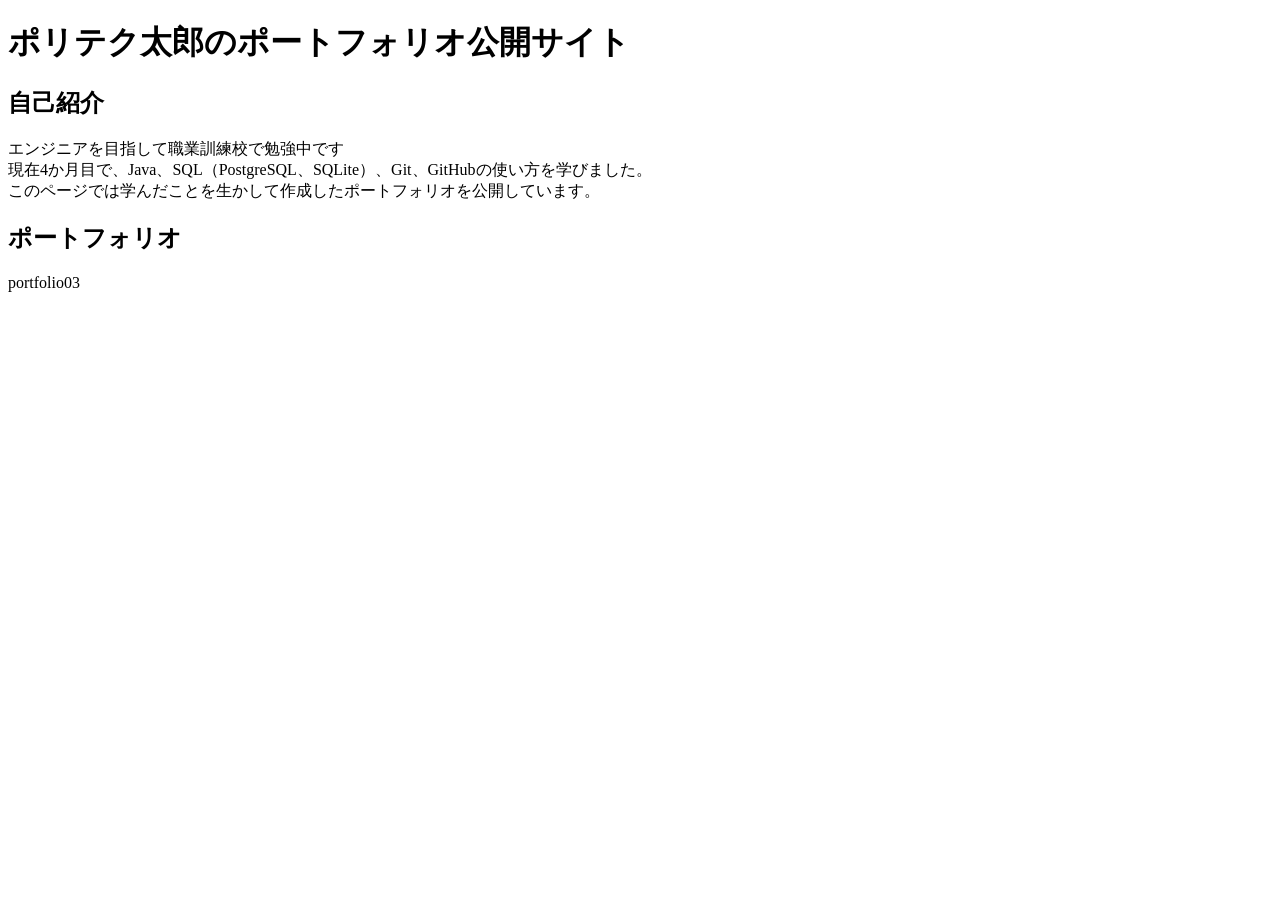
==== index.html @ 5a36889d "Create index.html" ====
<!DOCTYPE html>
<html lang="ja">
<head>
    <meta charset="UTF-8">
    <meta name="viewport" content="width=device-width, initial-scale=1.0">
    <title>ポートフォリオ公開サイト</title>
</head>
<body>
    <h1>ポリテク太郎のポートフォリオ公開サイト</h1>
    <h2>自己紹介</h2>
    <p>
        エンジニアを目指して職業訓練校で勉強中です<br>
        現在4か月目で、Java、SQL（PostgreSQL、SQLite）、Git、GitHubの使い方を学びました。<br>
        このページでは学んだことを生かして作成したポートフォリオを公開しています。
    </p>
    <h2>ポートフォリオ</h2>
    <p>portfolio03</p>
</body>
</html>
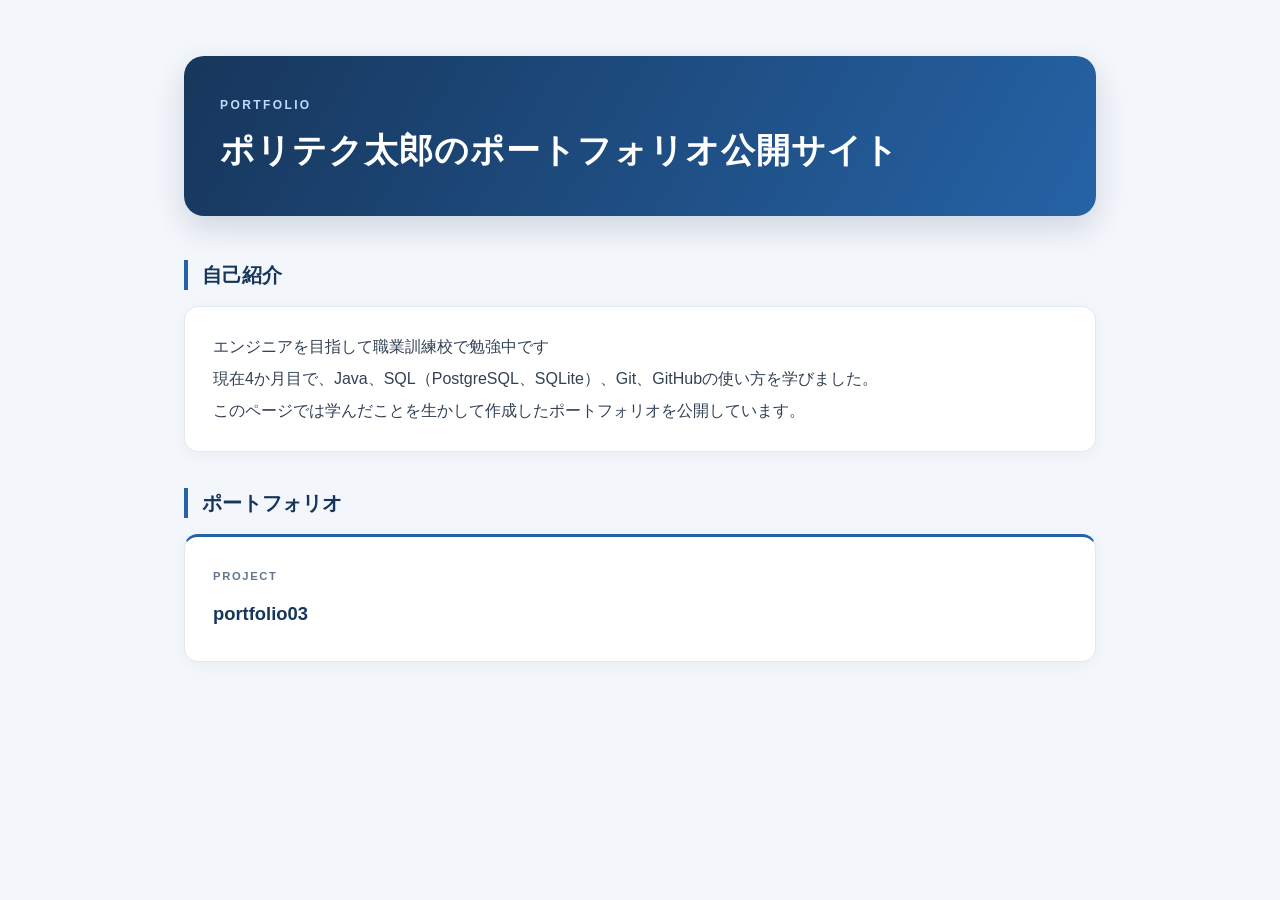
==== commit d96c6ef4: "feat: css追加 cssを追加。それに伴ってindex.html に下記の変更を実施 - headタグ内にlinkタグ追加 - pタグにclass追加" ====
--- a/index.html
+++ b/index.html
@@ -3,6 +3,7 @@
 <head>
     <meta charset="UTF-8">
     <meta name="viewport" content="width=device-width, initial-scale=1.0">
+	<link rel="stylesheet" href="css/style.css">
     <title>ポートフォリオ公開サイト</title>
 </head>
 <body>
@@ -14,6 +15,6 @@
         このページでは学んだことを生かして作成したポートフォリオを公開しています。
     </p>
     <h2>ポートフォリオ</h2>
-    <p>portfolio03</p>
+    <p class="portfolio-card">portfolio03</p>
 </body>
 </html>
--- a/css/style.css
+++ b/css/style.css
@@ -0,0 +1,140 @@
+@charset "UTF-8";
+/* 余白や枠線を含めて、要素のサイズを計算する */
+* {
+    box-sizing: border-box;
+}
+
+/* ページ全体の背景 */
+html {
+    min-height: 100%;
+    background-color: #f3f6fb;
+}
+
+/* コンテンツを中央に配置する */
+body {
+    max-width: 960px;
+    margin: 0 auto;
+    padding: 56px 24px 80px;
+
+    font-family: "Segoe UI", "Hiragino Kaku Gothic ProN",
+        "Yu Gothic", Meiryo, sans-serif;
+
+    color: #334155;
+    line-height: 1.8;
+    overflow-wrap: anywhere;
+}
+
+/* サイトのタイトル */
+h1 {
+    margin: 0 0 44px;
+    padding: 40px 36px;
+    border-radius: 20px;
+
+    background: linear-gradient(120deg, #17365b, #2563a6);
+    box-shadow: 0 12px 30px rgba(23, 54, 91, 0.16);
+
+    color: #ffffff;
+    font-size: clamp(1.5rem, 3.5vw, 2.1rem);
+    line-height: 1.5;
+    letter-spacing: 0.03em;
+}
+
+/* タイトルの上に添える小さなラベル */
+h1::before {
+    content: "PORTFOLIO";
+    display: block;
+    margin-bottom: 12px;
+
+    color: #bfdbfe;
+    font-size: 0.75rem;
+    font-weight: 600;
+    letter-spacing: 0.2em;
+}
+
+/* 「自己紹介」「ポートフォリオ」の見出し */
+h2 {
+    margin: 36px 0 16px;
+    padding-left: 14px;
+    border-left: 4px solid #2563a6;
+
+    color: #17365b;
+    font-size: 1.25rem;
+    line-height: 1.5;
+}
+
+/* 本文を白いカードとして表示する */
+p {
+    margin: 0;
+    padding: 24px 28px;
+
+    border: 1px solid #e2e8f0;
+    border-radius: 14px;
+    background-color: #ffffff;
+    box-shadow: 0 4px 16px rgba(15, 23, 42, 0.04);
+
+    line-height: 2;
+}
+
+/* 作品紹介用のカード */
+.portfolio-card {
+    padding: 28px;
+    border-top: 3px solid #2563a6;
+
+    color: #17365b;
+    font-size: 1.15rem;
+    font-weight: 700;
+}
+
+/* 作品名の上に添える小さなラベル */
+.portfolio-card::before {
+    content: "PROJECT";
+    display: block;
+    margin-bottom: 8px;
+
+    color: #64748b;
+    font-size: 0.7rem;
+    font-weight: 600;
+    letter-spacing: 0.15em;
+}
+
+/* リンクを追加した場合の見た目 */
+a {
+    color: #1d5c9f;
+    text-decoration-thickness: 1px;
+    text-underline-offset: 4px;
+}
+
+/* リンクにマウスを乗せたとき */
+a:hover {
+    color: #123b68;
+    text-decoration-thickness: 2px;
+}
+
+/* キーボードでリンクを選択したとき */
+a:focus-visible {
+    outline: 3px solid #2563a6;
+    outline-offset: 5px;
+}
+
+/* スマートフォンなど、画面が狭い場合 */
+@media (max-width: 600px) {
+    body {
+        padding: 28px 16px 48px;
+    }
+
+    h1 {
+        margin-bottom: 32px;
+        padding: 28px 20px;
+        border-radius: 16px;
+    }
+
+    h2 {
+        margin-top: 28px;
+        font-size: 1.1rem;
+    }
+
+    p,
+    .portfolio-card {
+        padding: 20px;
+    }
+}
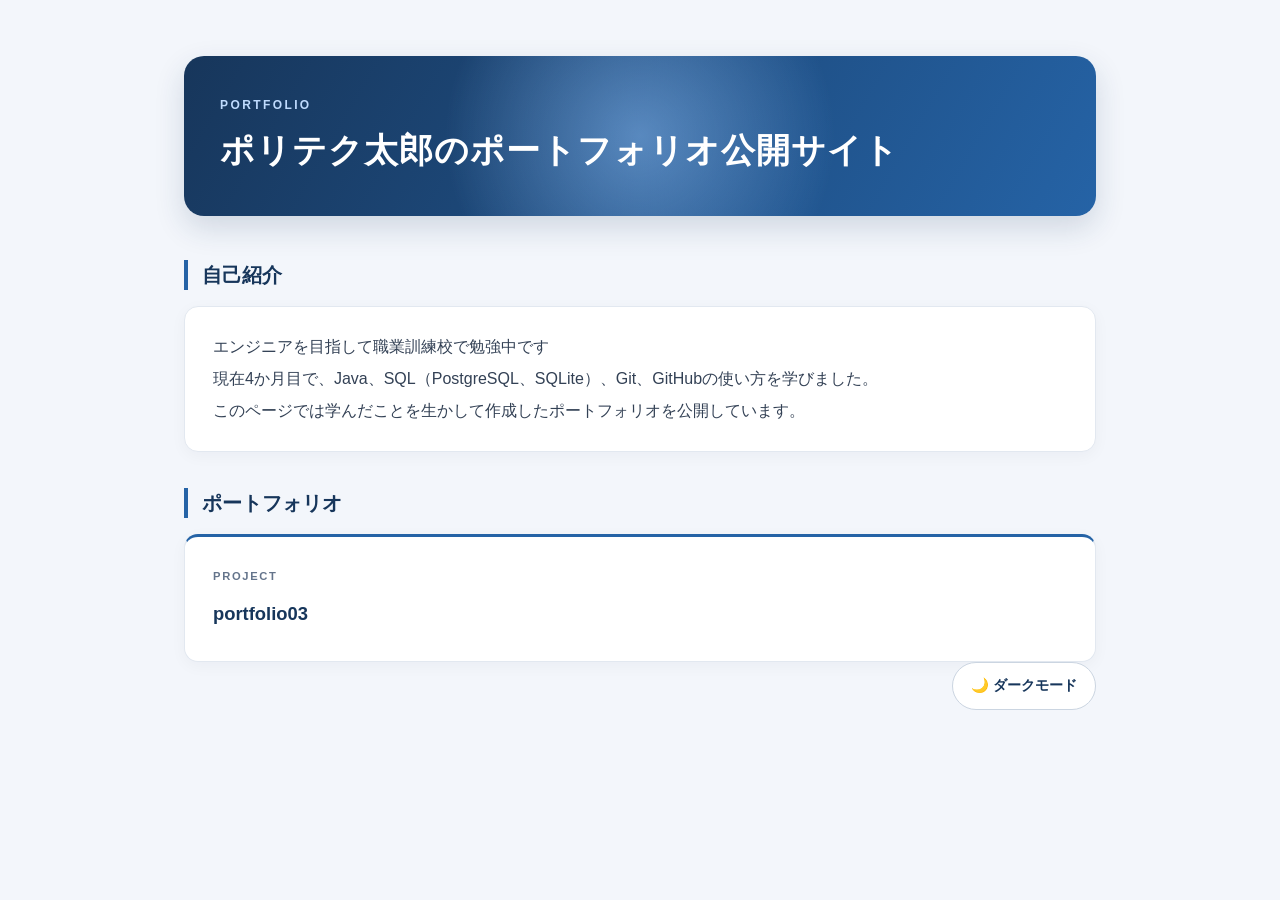
==== commit 7b9ee528: "docs: チェンジログの追加" ====
--- a/index.html
+++ b/index.html
@@ -1,20 +1,27 @@
 <!DOCTYPE html>
 <html lang="ja">
+
 <head>
-    <meta charset="UTF-8">
-    <meta name="viewport" content="width=device-width, initial-scale=1.0">
+	<meta charset="UTF-8">
+	<meta name="viewport" content="width=device-width, initial-scale=1.0">
 	<link rel="stylesheet" href="css/style.css">
-    <title>ポートフォリオ公開サイト</title>
+	<script src="js/main.js" defer></script>
+	<title>ポートフォリオ公開サイト</title>
 </head>
+
 <body>
-    <h1>ポリテク太郎のポートフォリオ公開サイト</h1>
-    <h2>自己紹介</h2>
-    <p>
-        エンジニアを目指して職業訓練校で勉強中です<br>
-        現在4か月目で、Java、SQL（PostgreSQL、SQLite）、Git、GitHubの使い方を学びました。<br>
-        このページでは学んだことを生かして作成したポートフォリオを公開しています。
-    </p>
-    <h2>ポートフォリオ</h2>
-    <p class="portfolio-card">portfolio03</p>
+	<h1>ポリテク太郎のポートフォリオ公開サイト</h1>
+	<h2 class="reveal">自己紹介</h2>
+	<p>
+		エンジニアを目指して職業訓練校で勉強中です<br>
+		現在4か月目で、Java、SQL（PostgreSQL、SQLite）、Git、GitHubの使い方を学びました。<br>
+		このページでは学んだことを生かして作成したポートフォリオを公開しています。
+	</p>
+	<h2 class="reveal">ポートフォリオ</h2>
+	<p class="portfolio-card">portfolio03</p>
+	<button id="themeToggle" class="theme-toggle" type="button" aria-pressed="false">
+		🌙 ダークモード
+	</button>
 </body>
-</html>
+
+</html>
--- a/css/style.css
+++ b/css/style.css
@@ -1,4 +1,3 @@
-@charset "UTF-8";
 /* 余白や枠線を含めて、要素のサイズを計算する */
 * {
     box-sizing: border-box;
@@ -15,10 +14,8 @@
     max-width: 960px;
     margin: 0 auto;
     padding: 56px 24px 80px;
-
     font-family: "Segoe UI", "Hiragino Kaku Gothic ProN",
         "Yu Gothic", Meiryo, sans-serif;
-
     color: #334155;
     line-height: 1.8;
     overflow-wrap: anywhere;
@@ -29,10 +26,8 @@
     margin: 0 0 44px;
     padding: 40px 36px;
     border-radius: 20px;
-
     background: linear-gradient(120deg, #17365b, #2563a6);
     box-shadow: 0 12px 30px rgba(23, 54, 91, 0.16);
-
     color: #ffffff;
     font-size: clamp(1.5rem, 3.5vw, 2.1rem);
     line-height: 1.5;
@@ -44,7 +39,6 @@
     content: "PORTFOLIO";
     display: block;
     margin-bottom: 12px;
-
     color: #bfdbfe;
     font-size: 0.75rem;
     font-weight: 600;
@@ -56,7 +50,6 @@
     margin: 36px 0 16px;
     padding-left: 14px;
     border-left: 4px solid #2563a6;
-
     color: #17365b;
     font-size: 1.25rem;
     line-height: 1.5;
@@ -66,12 +59,10 @@
 p {
     margin: 0;
     padding: 24px 28px;
-
     border: 1px solid #e2e8f0;
     border-radius: 14px;
     background-color: #ffffff;
     box-shadow: 0 4px 16px rgba(15, 23, 42, 0.04);
-
     line-height: 2;
 }
 
@@ -79,7 +70,6 @@
 .portfolio-card {
     padding: 28px;
     border-top: 3px solid #2563a6;
-
     color: #17365b;
     font-size: 1.15rem;
     font-weight: 700;
@@ -90,7 +80,6 @@
     content: "PROJECT";
     display: block;
     margin-bottom: 8px;
-
     color: #64748b;
     font-size: 0.7rem;
     font-weight: 600;
@@ -104,13 +93,11 @@
     text-underline-offset: 4px;
 }
 
-/* リンクにマウスを乗せたとき */
 a:hover {
     color: #123b68;
     text-decoration-thickness: 2px;
 }
 
-/* キーボードでリンクを選択したとき */
 a:focus-visible {
     outline: 3px solid #2563a6;
     outline-offset: 5px;
@@ -137,4 +124,128 @@
     .portfolio-card {
         padding: 20px;
     }
-}+}
+
+
+/* =========================================================
+   JavaScript と組み合わせた演出
+   ========================================================= */
+
+/* ダークモードの切り替えボタン */
+.theme-toggle {
+    display: block;
+    margin: 0 0 18px auto;
+    padding: 10px 18px;
+    border: 1px solid #cbd5e1;
+    border-radius: 999px;
+    background: #ffffff;
+    color: #17365b;
+    font: inherit;
+    font-size: 0.9rem;
+    font-weight: 700;
+    cursor: pointer;
+    transition: background-color 0.2s, transform 0.2s;
+}
+
+.theme-toggle:hover {
+    background-color: #e8f1ff;
+    transform: translateY(-2px);
+}
+
+.theme-toggle:focus-visible {
+    outline: 3px solid #2563a6;
+    outline-offset: 3px;
+}
+
+/* タイトル上をマウスが動くと光の位置が変わる */
+h1 {
+    background:
+        radial-gradient(circle at var(--mouse-x, 50%) var(--mouse-y, 50%),
+            rgba(147, 197, 253, 0.5), transparent 42%),
+        linear-gradient(120deg, #17365b, #2563a6);
+}
+
+/* 画面内に入ると、ふわっと表示する */
+.js-enabled .reveal {
+    opacity: 0;
+    transform: translateY(22px);
+    transition: opacity 0.7s ease, transform 0.7s ease;
+}
+
+.js-enabled .reveal.is-visible {
+    opacity: 1;
+    transform: translateY(0);
+}
+
+/* 作品カードはマウスを乗せると少し浮く */
+.portfolio-card {
+    transition: box-shadow 0.25s ease, transform 0.25s ease,
+        opacity 0.7s ease;
+}
+
+.portfolio-card.is-visible:hover {
+    transform: translateY(-5px);
+    box-shadow: 0 12px 32px rgba(23, 54, 91, 0.16);
+}
+
+/* ダークモード */
+html.dark {
+    background-color: #0b1220;
+}
+
+.dark body {
+    color: #cbd5e1;
+}
+
+.dark h2 {
+    color: #bfdbfe;
+    border-left-color: #60a5fa;
+}
+
+.dark p {
+    background-color: #182337;
+    color: #e2e8f0;
+    border-color: #334155;
+    box-shadow: 0 5px 18px rgba(0, 0, 0, 0.2);
+}
+
+.dark .portfolio-card {
+    border-top-color: #60a5fa;
+}
+
+.dark .portfolio-card::before {
+    color: #94a3b8;
+}
+
+.dark .theme-toggle {
+    color: #e2e8f0;
+    background-color: #1e293b;
+    border-color: #475569;
+}
+
+.dark .theme-toggle:hover {
+    background-color: #334155;
+}
+
+.dark a {
+    color: #93c5fd;
+}
+
+/* アニメーションを控えたい設定の人には、動かさず表示する */
+@media (prefers-reduced-motion: reduce) {
+    .js-enabled .reveal {
+        opacity: 1;
+        transform: none;
+        transition: none;
+    }
+
+    .theme-toggle,
+    .portfolio-card {
+        transition: none;
+    }
+
+    .theme-toggle:hover,
+    .portfolio-card.is-visible:hover {
+        transform: none;
+    }
+}
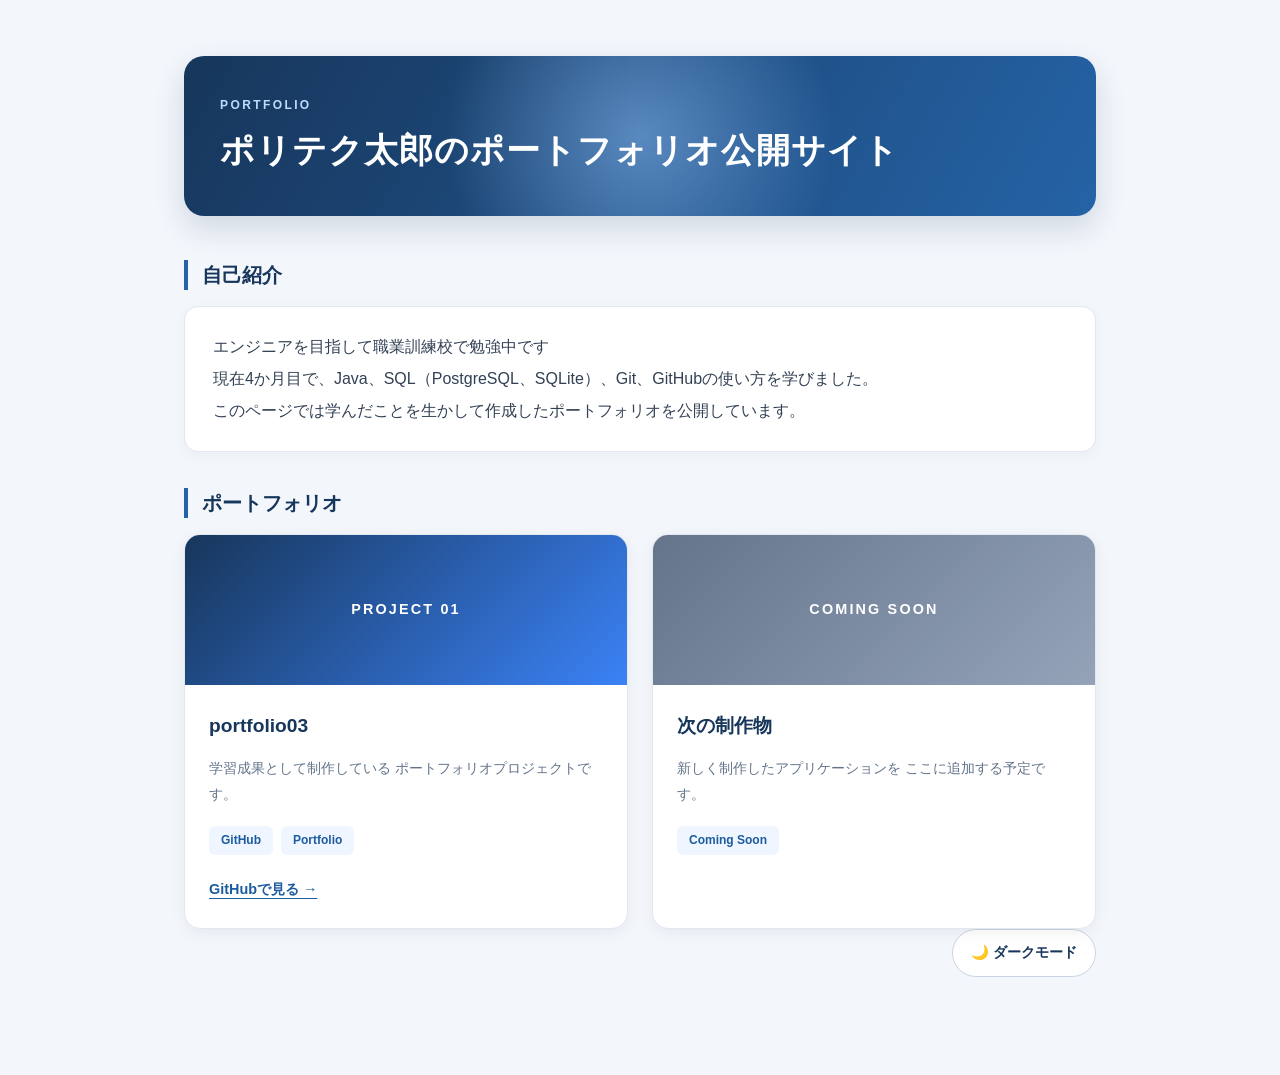
==== commit c18a3d82: "feat: ポートフォリオ一覧のカード化" ====
--- a/index.html
+++ b/index.html
@@ -17,8 +17,52 @@
 		現在4か月目で、Java、SQL（PostgreSQL、SQLite）、Git、GitHubの使い方を学びました。<br>
 		このページでは学んだことを生かして作成したポートフォリオを公開しています。
 	</p>
+	
+
 	<h2 class="reveal">ポートフォリオ</h2>
-	<p class="portfolio-card">portfolio03</p>
+	<div class="portfolio-grid">
+	    <!-- 作品1：portfolio03 -->
+	    <article class="portfolio-card reveal">
+	        <div class="portfolio-image">
+	            <span>PROJECT 01</span>
+	        </div>
+	        <div class="portfolio-content">
+	            <h3>portfolio03</h3>
+	            <p class="portfolio-description">
+	                学習成果として制作している
+	                ポートフォリオプロジェクトです。
+	            </p>
+	            <div class="portfolio-tags">
+	                <span>GitHub</span>
+	                <span>Portfolio</span>
+	            </div>
+	            <a class="portfolio-link"
+	               href="https://github.com/polyfortrain/portfolio03"
+	               target="_blank"
+	               rel="noopener noreferrer">
+	                GitHubで見る →
+	            </a>
+	        </div>
+	    </article>
+
+	    <!-- 作品2：今後追加予定 -->
+	    <article class="portfolio-card reveal">
+	        <div class="portfolio-image portfolio-image-next">
+	            <span>COMING SOON</span>
+	        </div>
+	        <div class="portfolio-content">
+	            <h3>次の制作物</h3>
+	            <p class="portfolio-description">
+	                新しく制作したアプリケーションを
+	                ここに追加する予定です。
+	            </p>
+	            <div class="portfolio-tags">
+	                <span>Coming Soon</span>
+	            </div>
+	        </div>
+	    </article>
+	</div>
+	
 	<button id="themeToggle" class="theme-toggle" type="button" aria-pressed="false">
 		🌙 ダークモード
 	</button>
--- a/css/style.css
+++ b/css/style.css
@@ -249,3 +249,164 @@
         transform: none;
     }
 }
+
+
+/* ==========================================
+   ポートフォリオ一覧
+   ========================================== */
+
+/* カードを横並びにする */
+.portfolio-grid {
+    display: grid;
+    grid-template-columns: repeat(2, minmax(0, 1fr));
+    gap: 24px;
+}
+
+/* カード全体 */
+.portfolio-grid .portfolio-card {
+    padding: 0;
+    overflow: hidden;
+    background: #ffffff;
+    border: 1px solid #e2e8f0;
+    border-radius: 16px;
+    box-shadow: 0 4px 16px rgba(15, 23, 42, 0.06);
+    color: #334155;
+    font-size: 1rem;
+    font-weight: normal;
+    transition:
+        transform 0.25s ease,
+        box-shadow 0.25s ease,
+        opacity 0.7s ease;
+}
+
+/* 既存の擬似要素によるPROJECT表示を無効化 */
+.portfolio-grid .portfolio-card::before {
+    content: none;
+}
+
+/* カードのホバー演出 */
+.portfolio-grid .portfolio-card:hover {
+    transform: translateY(-5px);
+    box-shadow: 0 12px 32px rgba(23, 54, 91, 0.15);
+}
+
+/* カード上部の画像領域 */
+.portfolio-image {
+    display: flex;
+    align-items: center;
+    justify-content: center;
+    height: 150px;
+    background: linear-gradient(135deg, #17365b, #3b82f6);
+    color: white;
+    font-size: 0.9rem;
+    font-weight: 700;
+    letter-spacing: 0.15em;
+}
+
+/* 制作予定カード */
+.portfolio-image-next {
+    background: linear-gradient(135deg, #64748b, #94a3b8);
+}
+
+/* カード本文 */
+.portfolio-content {
+    padding: 24px;
+}
+
+.portfolio-content h3 {
+    margin: 0 0 12px;
+    color: #17365b;
+    font-size: 1.2rem;
+}
+
+/* 作品の説明文 */
+.portfolio-grid .portfolio-description {
+    margin: 0 0 18px;
+    padding: 0;
+    border: none;
+    border-radius: 0;
+    background: transparent;
+    box-shadow: none;
+    color: #64748b;
+    font-size: 0.9rem;
+    font-weight: normal;
+    line-height: 1.8;
+}
+
+/* 使用技術タグ */
+.portfolio-tags {
+    display: flex;
+    flex-wrap: wrap;
+    gap: 8px;
+    margin-bottom: 20px;
+}
+
+.portfolio-tags span {
+    padding: 4px 12px;
+    border-radius: 6px;
+    background: #eff6ff;
+    color: #1d5c9f;
+    font-size: 0.75rem;
+    font-weight: 600;
+}
+
+/* GitHubへのリンク */
+.portfolio-link {
+    display: inline-block;
+    font-size: 0.9rem;
+    font-weight: 700;
+}
+
+/* ==========================================
+   ダークモード対応
+   ========================================== */
+
+.dark .portfolio-grid .portfolio-card {
+    background: #182337;
+    border-color: #334155;
+    color: #e2e8f0;
+}
+
+.dark .portfolio-content h3 {
+    color: #bfdbfe;
+}
+
+.dark .portfolio-grid .portfolio-description {
+    background: transparent;
+    color: #cbd5e1;
+    box-shadow: none;
+}
+
+.dark .portfolio-tags span {
+    background: #1e3a5f;
+    color: #bfdbfe;
+}
+
+/* ==========================================
+   レスポンシブ対応
+   ========================================== */
+
+@media (max-width: 600px) {
+    .portfolio-grid {
+        grid-template-columns: 1fr;
+    }
+
+    .portfolio-image {
+        height: 130px;
+    }
+
+    .portfolio-content {
+        padding: 20px;
+    }
+}
+
+/* アニメーション軽減設定 */
+@media (prefers-reduced-motion: reduce) {
+    .portfolio-grid .portfolio-card {
+        transition: none;
+    }
+
+    .portfolio-grid .portfolio-card:hover {
+        transform: none;
+    }
+}
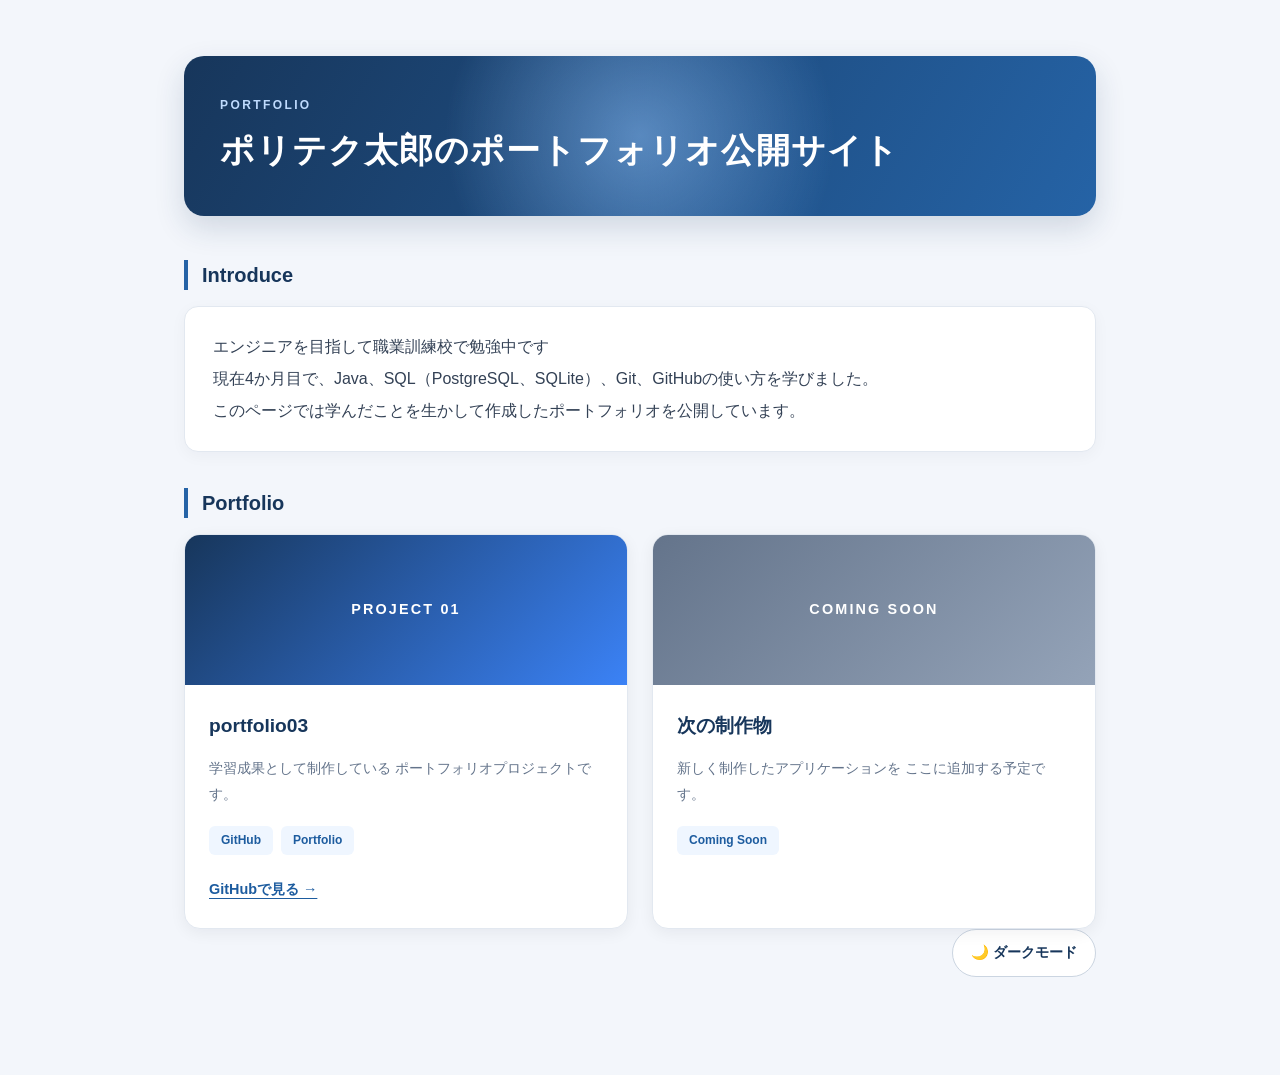
==== commit 78373d43: "chore: index.htmlのコンテンツ更新 - レベル2見出しを英語に変更" ====
--- a/index.html
+++ b/index.html
@@ -11,7 +11,7 @@
 
 <body>
 	<h1>ポリテク太郎のポートフォリオ公開サイト</h1>
-	<h2 class="reveal">自己紹介</h2>
+	<h2 class="reveal">Introduce</h2>
 	<p>
 		エンジニアを目指して職業訓練校で勉強中です<br>
 		現在4か月目で、Java、SQL（PostgreSQL、SQLite）、Git、GitHubの使い方を学びました。<br>
@@ -19,7 +19,7 @@
 	</p>
 	
 
-	<h2 class="reveal">ポートフォリオ</h2>
+	<h2 class="reveal">Portfolio</h2>
 	<div class="portfolio-grid">
 	    <!-- 作品1：portfolio03 -->
 	    <article class="portfolio-card reveal">
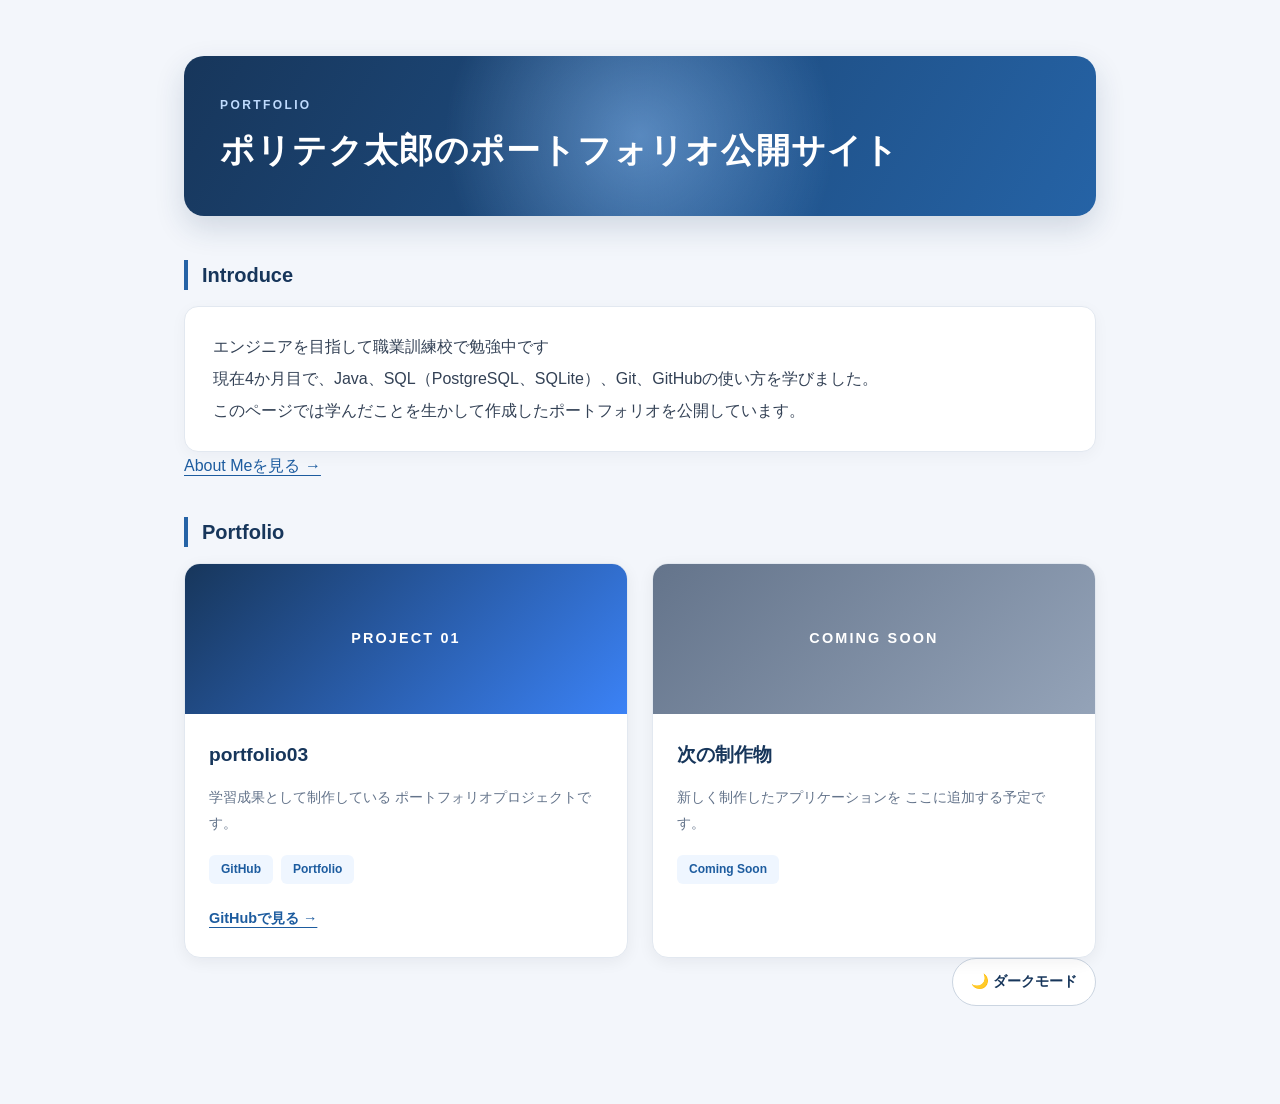
==== commit e099ae8d: "feat: add About Me page" ====
--- a/index.html
+++ b/index.html
@@ -18,7 +18,8 @@
 		このページでは学んだことを生かして作成したポートフォリオを公開しています。
 	</p>
 	
-
+	<a href="aboutme.html">About Meを見る →</a>
+	
 	<h2 class="reveal">Portfolio</h2>
 	<div class="portfolio-grid">
 	    <!-- 作品1：portfolio03 -->
